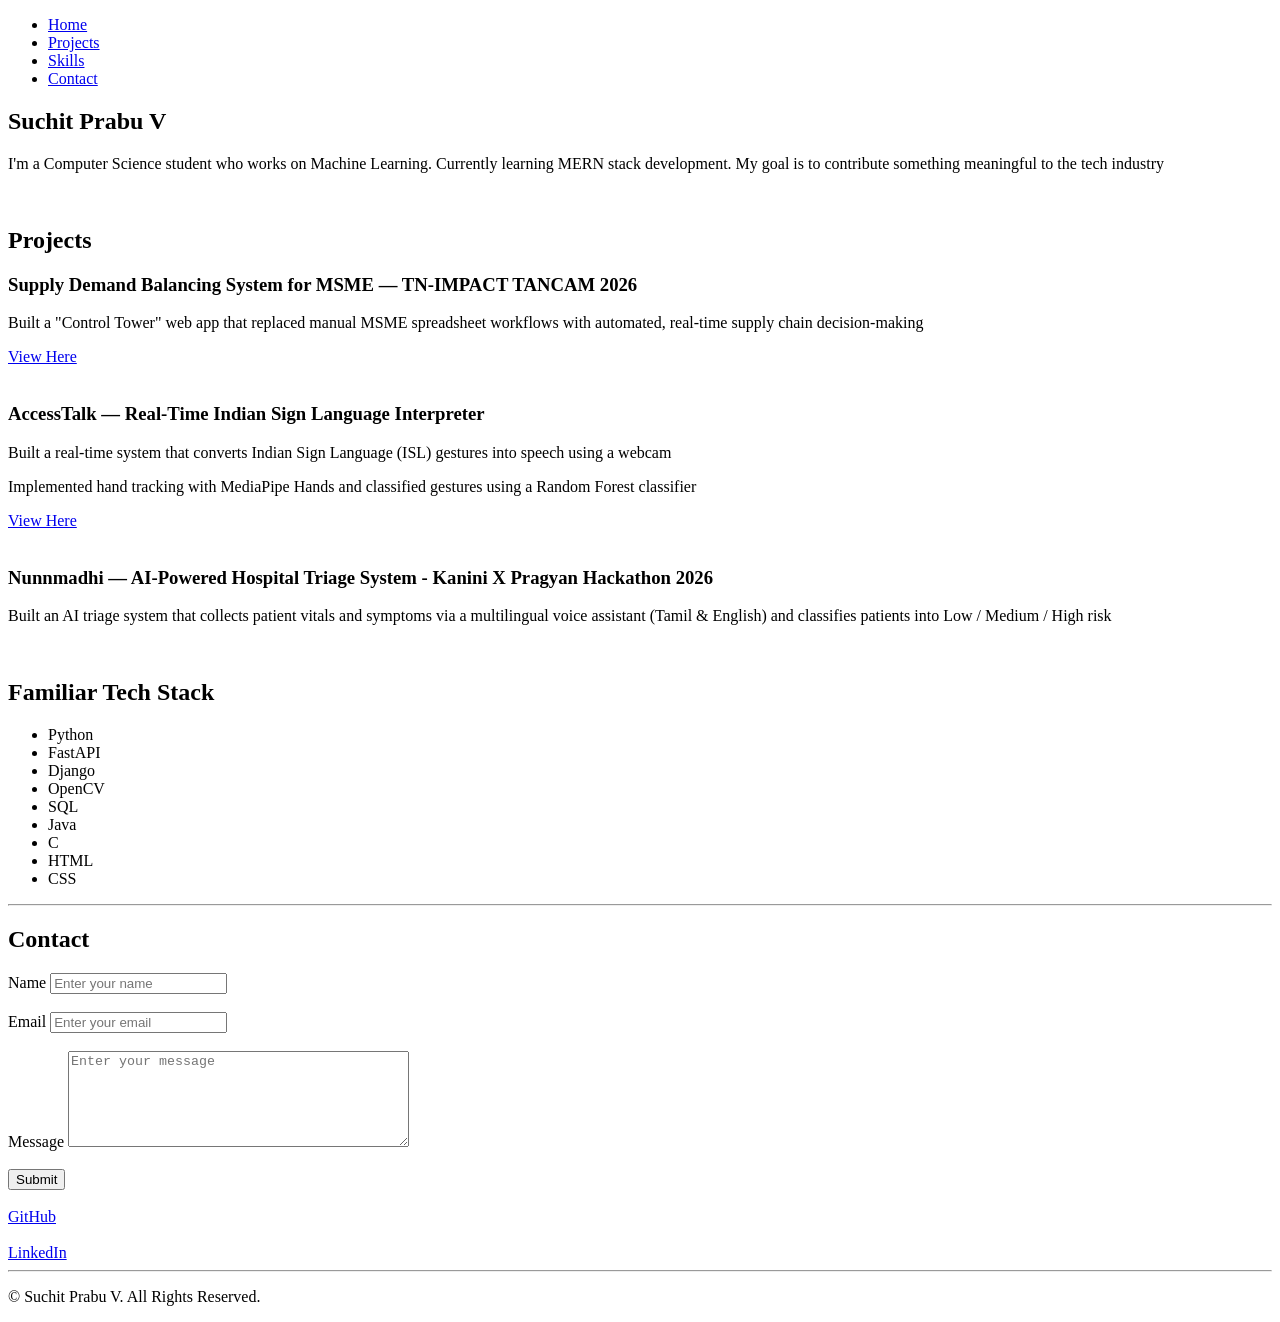
==== html - structure and semantics/index.html @ 33fa66dd "feat: create portfolio structure" ====
<!DOCTYPE html>
<html lang="en">
    <head>
        <meta charset="UTF-8">
        <meta name="viewport" content="width=device-width, initial-scale=1.0">
        <title>Suchit Prabu - Portfolio</title>
    </head>

    <body>
        <header>
            <nav>
                <ul>
                    <li><a href="#hero">Home</a></li>
                    <li><a href="#projects">Projects</a></li>
                    <li><a href="#skills">Skills</a></li>
                    <li><a href="#contact">Contact</a></li>
                </ul>
            </nav>
        </header>
        <main>
            <section id="hero">
                <h1> Suchit Prabu V</h1>
                <p>I'm a Computer Science student who works on Machine Learning. Currently learning MERN stack development. My goal is to contribute something meaningful to the tech industry</p>
            </section>
            <br>
            <section id="projects">
                <article>
                <h2>Projects</h2>
                    <h3>Supply Demand Balancing System for MSME — TN-IMPACT TANCAM 2026</h3>
                    <p>Built a "Control Tower" web app that replaced manual MSME spreadsheet workflows with automated, real-time supply chain decision-making</p>
                    <a href="https://github.com/SuchitPrabuV/msme-supply-demand">View Here</a>
                </article>
                <br>
                <article>
                    <h3>AccessTalk — Real-Time Indian Sign Language Interpreter</h3>
                    <p>Built a real-time system that converts Indian Sign Language (ISL) gestures into speech using a webcam</p>
                    <p>Implemented hand tracking with MediaPipe Hands and classified gestures using a Random Forest classifier</p>
                    <a href = "https://github.com/SuchitPrabuV/AccessTalk"> View Here</a>
                </article>
                <br>
                <article>
                    <h3>Nunnmadhi — AI-Powered Hospital Triage System - Kanini X Pragyan Hackathon 2026</h3>
                    <p>Built an AI triage system that collects patient vitals and symptoms via a multilingual voice assistant (Tamil & English) and classifies patients into Low / Medium / High risk</p>
                </article>
            </section>
            <br>
            <section id="skills">
                <h2>Familiar Tech Stack</h2>
                <ul>
                    <li>Python</li>
                    <li>FastAPI</li>
                    <li>Django</li>
                    <li>OpenCV</li>
                    <li>SQL</li>
                    <li>Java</li>
                    <li>C</li>
                    <li>HTML</li>
                    <li>CSS</li>
                </ul>
            </section>

            <hr>
            <section id="contact">
                <h2>Contact</h2>
                <form>
                    <label>Name</label>
                    <input id="name" type="text" placeholder="Enter your name">
                    <br><br>
                    <label>Email</label>
                    <input id="email" type="email" placeholder="Enter your email">
                    <br><br>
                    <label>Message</label>
                    <textarea id="message" rows="6" cols="40" placeholder="Enter your message"></textarea>
                    <br><br>
                    <button>Submit</button>
                    <br><br>
                    <a href = "https://github.com/SuchitPrabuV" target="_blank" rel="noopener noreferrer">GitHub</a><br><br>
                    <a href="https://www.linkedin.com/in/suchit-prabu-v-19613b2ba/" target="_blank" rel = "noopener noreferrer ">LinkedIn</a>
                    <hr>
                </form>
            </section>
        </main>
        <footer>
        <p> &copy; Suchit Prabu V. All Rights Reserved. </p>
        </footer>

    </body>
</html>
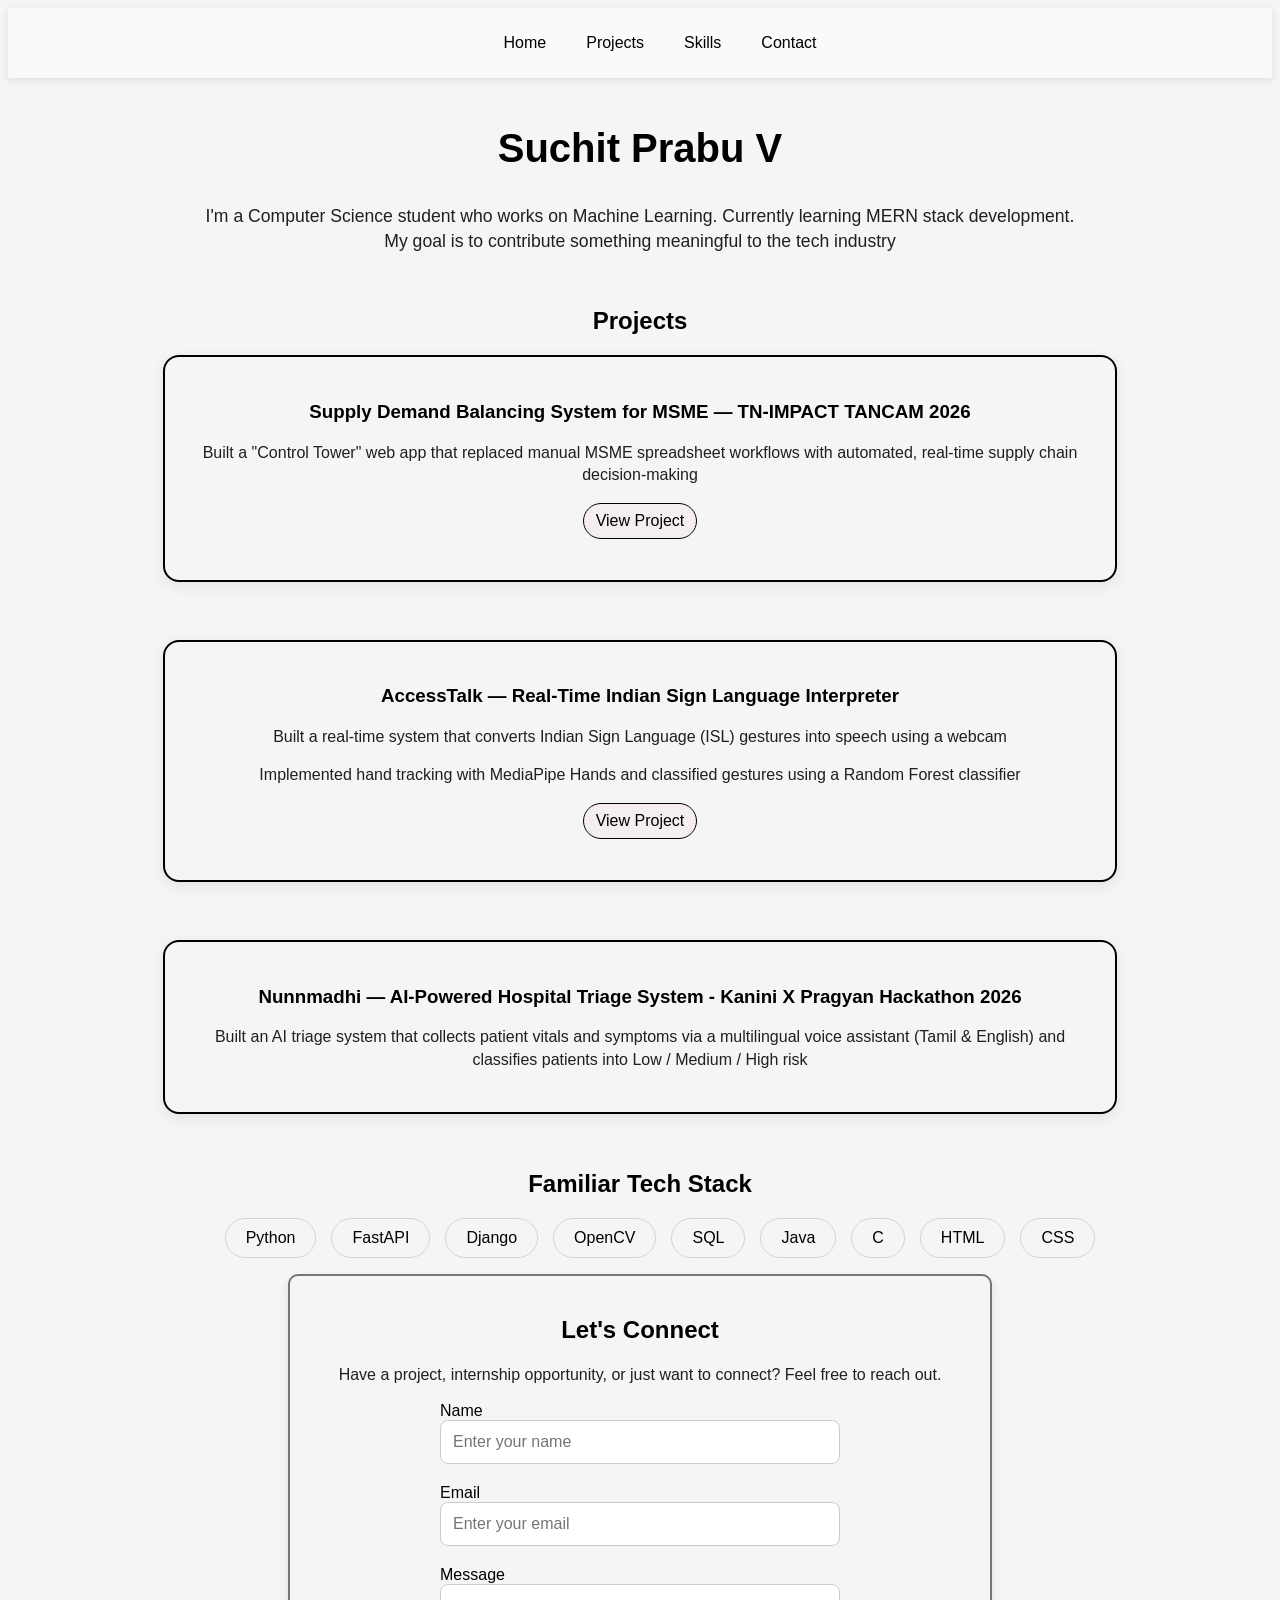
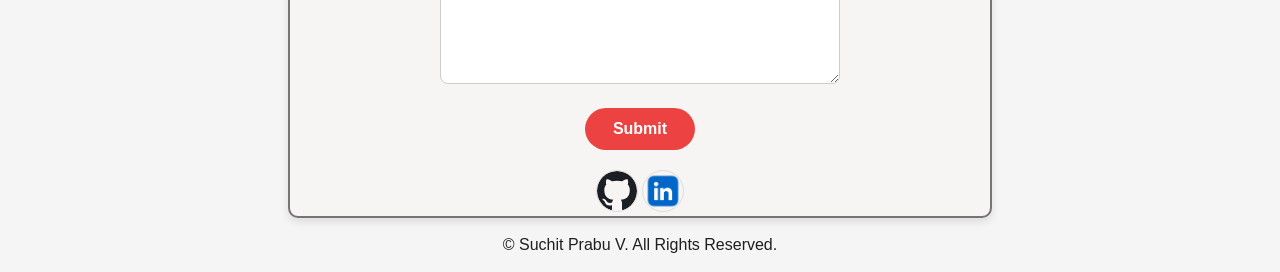
==== commit 6bace375: "feat: included css and updated html" ====
--- a/html - structure and semantics/index.html
+++ b/html - structure and semantics/index.html
@@ -4,79 +4,87 @@
         <meta charset="UTF-8">
         <meta name="viewport" content="width=device-width, initial-scale=1.0">
         <title>Suchit Prabu - Portfolio</title>
+        <link rel="stylesheet" href="../css3 - styling & box model/style.css">
     </head>
 
     <body>
-        <header>
-            <nav>
-                <ul>
-                    <li><a href="#hero">Home</a></li>
-                    <li><a href="#projects">Projects</a></li>
-                    <li><a href="#skills">Skills</a></li>
-                    <li><a href="#contact">Contact</a></li>
-                </ul>
-            </nav>
-        </header>
+        <nav class="navbar">
+            <ul class="nav-links">
+                <li><a href="#hero">Home</a></li>
+                <li><a href="#projects">Projects</a></li>
+                <li><a href="#skills">Skills</a></li>
+                <li><a href="#contact">Contact</a></li>
+            </ul>
+        </nav>
         <main>
             <section id="hero">
                 <h1> Suchit Prabu V</h1>
-                <p>I'm a Computer Science student who works on Machine Learning. Currently learning MERN stack development. My goal is to contribute something meaningful to the tech industry</p>
+                <p>I'm a Computer Science student who works on Machine Learning. Currently learning MERN stack development. <br>My goal is to contribute something meaningful to the tech industry</p>
             </section>
             <br>
             <section id="projects">
-                <article>
                 <h2>Projects</h2>
+                <article class="project-card">
                     <h3>Supply Demand Balancing System for MSME — TN-IMPACT TANCAM 2026</h3>
                     <p>Built a "Control Tower" web app that replaced manual MSME spreadsheet workflows with automated, real-time supply chain decision-making</p>
-                    <a href="https://github.com/SuchitPrabuV/msme-supply-demand">View Here</a>
+                    <a class ="view-button" href="https://github.com/SuchitPrabuV/msme-supply-demand">View Project</a>
                 </article>
                 <br>
-                <article>
+                <article class="project-card">
                     <h3>AccessTalk — Real-Time Indian Sign Language Interpreter</h3>
                     <p>Built a real-time system that converts Indian Sign Language (ISL) gestures into speech using a webcam</p>
                     <p>Implemented hand tracking with MediaPipe Hands and classified gestures using a Random Forest classifier</p>
-                    <a href = "https://github.com/SuchitPrabuV/AccessTalk"> View Here</a>
+                    <a class ="view-button" href = "https://github.com/SuchitPrabuV/AccessTalk"> View Project</a>
                 </article>
                 <br>
-                <article>
+                <article class="project-card">
                     <h3>Nunnmadhi — AI-Powered Hospital Triage System - Kanini X Pragyan Hackathon 2026</h3>
                     <p>Built an AI triage system that collects patient vitals and symptoms via a multilingual voice assistant (Tamil & English) and classifies patients into Low / Medium / High risk</p>
                 </article>
             </section>
-            <br>
+            
             <section id="skills">
                 <h2>Familiar Tech Stack</h2>
-                <ul>
-                    <li>Python</li>
-                    <li>FastAPI</li>
-                    <li>Django</li>
-                    <li>OpenCV</li>
-                    <li>SQL</li>
-                    <li>Java</li>
-                    <li>C</li>
-                    <li>HTML</li>
-                    <li>CSS</li>
-                </ul>
+                    <ul class="skill-set">
+                        <li>Python</li>
+                        <li>FastAPI</li>
+                        <li>Django</li>
+                        <li>OpenCV</li>
+                        <li>SQL</li>
+                        <li>Java</li>
+                        <li>C</li>
+                        <li>HTML</li>
+                        <li>CSS</li>
+                    </ul>
             </section>
 
-            <hr>
             <section id="contact">
-                <h2>Contact</h2>
+                <h2>Let's Connect</h2>
+                    <p>
+                        Have a project, internship opportunity, or just want to connect?
+                        Feel free to reach out.
+                    </p>
                 <form>
-                    <label>Name</label>
-                    <input id="name" type="text" placeholder="Enter your name">
-                    <br><br>
-                    <label>Email</label>
-                    <input id="email" type="email" placeholder="Enter your email">
-                    <br><br>
-                    <label>Message</label>
-                    <textarea id="message" rows="6" cols="40" placeholder="Enter your message"></textarea>
-                    <br><br>
-                    <button>Submit</button>
-                    <br><br>
-                    <a href = "https://github.com/SuchitPrabuV" target="_blank" rel="noopener noreferrer">GitHub</a><br><br>
-                    <a href="https://www.linkedin.com/in/suchit-prabu-v-19613b2ba/" target="_blank" rel = "noopener noreferrer ">LinkedIn</a>
-                    <hr>
+                    <div class="input-group">
+                        <label>Name</label>
+                        <input id="name" type="text" placeholder="Enter your name">
+                    </div>
+
+                    <div class="input-group">
+                        <label>Email</label>
+                        <input id="email" type="email" placeholder="Enter your email">
+                    </div>
+
+                    <div class="input-group">
+                        <label for="messge">Message</label>
+                        <textarea id="message" placeholder="Enter your message"> </textarea>
+                    </div>
+
+                    <button class="submit-button">Submit</button>
+                    <div class="social-links"> 
+                        <a href = "https://github.com/SuchitPrabuV" target="_blank" rel="noopener noreferrer"> <img src="../css3 - styling & box model/images/github.svg" alt="GitHub"> </a>
+                        <a href="https://www.linkedin.com/in/suchit-prabu-v-19613b2ba/" target="_blank" rel = "noopener noreferrer "> <img src="../css3 - styling & box model/images/linkedin.webp" alt="LinkedIn"> </a>
+                    </div>
                 </form>
             </section>
         </main>
--- a/css3 - styling & box model/style.css
+++ b/css3 - styling & box model/style.css
@@ -0,0 +1,244 @@
+html{
+    scroll-behavior:smooth;
+}
+
+body{
+    font-family:'Segoe UI', Tahoma, Geneva, Verdana, sans-serif;
+    background: whitesmoke;
+}
+
+ul {
+    list-style: none;
+}
+p{
+    line-height: 1.4;
+    color: rgb(31, 31, 31)
+}
+
+.navbar{
+    position: sticky;
+    top: 0;
+    display: flex;
+    justify-content: center;
+    align-items: center;
+    padding: 10px 0;
+    background-color: rgb(251, 249, 249);
+    box-shadow: 0 2px 8px rgba(0,0,0,0.1);
+    z-index:1000;
+}
+
+.nav-links {
+    display:flex;   
+    gap: 40px;
+}
+
+.nav-links a {
+    color: black;
+    transition: 0.3s;
+    position:relative;
+    text-decoration:none;
+}
+
+.nav-links a::after{
+    content:"";
+    position:absolute;
+    left:0;
+    bottom:-4px;
+    width:0;
+    height:2px;
+    background:#ec4242;
+    transition:0.3s;
+}
+
+.nav-links a:hover {
+    color: rgb(236, 66, 66);
+}
+
+.nav-links a:hover::after{
+    width:100%;
+}
+
+#hero {
+    margin-top: 3rem;
+}
+
+#hero h1 {
+    font-size:2.5rem;
+}
+
+#hero p {
+    max-width:900px;
+    margin:auto;
+    font-size:1.1rem;
+
+}
+
+#hero,
+#projects,
+#skills,
+#contact,
+footer {
+    text-align: center;
+    scroll-margin-top: 70px;
+}
+
+#projects {
+    padding-top: 1rem;
+    padding-bottom: 1rem;
+    text-align: center;
+}
+.project-card {
+    border: 2px solid black;
+    border-radius: 1rem;
+    max-width: 900px;
+    margin: 20px auto;
+    padding: 25px;
+    box-shadow: 0 4px 15px rgba(0,0,0,.08);
+}
+
+.project-card:hover{
+    background-color: rgb(230, 228, 227);
+    transition: 0.5s;
+}
+
+
+.view-button {
+    display:inline-block;
+    background-color: rgb(245, 238, 238);
+    padding-top: 0.5rem;
+    padding-left: 0.7rem;
+    padding-right: 0.7rem;
+    padding-bottom: 0.5rem;
+    border: 0.2px solid;
+    border-radius: 3rem;
+    margin-bottom: 1rem;
+    color:black;
+    text-decoration: none;
+}
+
+.view-button:hover{
+    color:white;
+    background-color: rgb(236, 66, 66);
+    transition: 0.7s;
+}
+
+.skill-set {
+    display:flex;
+    justify-content: center;
+    flex-wrap: wrap;
+    gap:15px;
+}
+
+.skill-set li {
+    border: 1px solid #d1d5db;
+    border-radius: 999px;
+    padding: 10px 20px;
+    transition: 0.3s;
+}
+
+.skill-set li:nth-child(1):hover { background:#001B2E; color:white; transition: 0.4s;  transform: translateY(-3px);}
+.skill-set li:nth-child(2):hover { background:#003554; color:white; transition: 0.4s; transform: translateY(-3px);}
+.skill-set li:nth-child(3):hover { background:#005F73; color:white; transition: 0.4s; transform: translateY(-3px);}
+.skill-set li:nth-child(4):hover { background:#0A9396; color:white; transition: 0.4s; transform: translateY(-3px);}
+.skill-set li:nth-child(5):hover { background:#38B6B8; color:white; transition: 0.4s; transform: translateY(-3px);}
+.skill-set li:nth-child(6):hover { background:#5CC8D7; color:#001B2E; transition: 0.4s; transform: translateY(-3px);}
+.skill-set li:nth-child(7):hover { background:#84DCC6; color:#001B2E; transition: 0.4s; transform: translateY(-3px);}
+.skill-set li:nth-child(8):hover { background:#B7E4C7; color:#001B2E; transition: 0.4s; transform: translateY(-3px);}
+.skill-set li:nth-child(9):hover { background:#E9F8F9; color:#001B2E; transition: 0.4s; transform: translateY(-3px);}
+
+.submit-button{
+    background:#ec4242;
+    color:white;
+    border:none;
+    padding:12px 28px;
+    border-radius:30px;
+    cursor:pointer;
+    font-size:16px;
+    font-weight:600;
+}
+
+.submit-button:hover{
+    background:#d73030;
+}
+
+
+.social-links img{
+    margin-top: 20px;
+    display: wrap;
+    justify-content: center;
+    align-items: center;
+    width: 40px;
+    height: 40px;
+    border: 1px solid #ddd;
+    border-radius: 50%;
+    transition: 0.3s;
+}
+
+.social-links a {
+    align-items: center;
+    text-decoration: none;
+}
+
+.social-links img:hover{
+    transform:translateY(-5px);
+    box-shadow:0 8px 20px rgba(0,0,0,.15);
+}
+
+#contact{
+    padding-top: 20px;
+    border: 2px solid rgb(118, 116, 116);
+    width: 700px;
+    justify-content: center;
+    margin: auto;
+    background-color: #f7f4f4;
+    border-radius: 10px;
+    box-shadow: 0 4px 8px rgba(0,0,0,0.1);
+
+}
+
+.input-group {
+    width: 400px;
+    margin: 0 auto 20px;
+    text-align: left;
+}
+
+.input-group:label {
+    display:block;
+    margin-bottom:8px;
+    font-weight:600;
+}
+
+.input-group input,
+.input-group textarea{
+    width:100%;
+    padding:12px;
+    border:1px solid #ccc;
+    border-radius:8px;
+    font-size:16px;
+    box-sizing:border-box;
+}
+
+.input-group textarea{
+    min-height:100px;
+    resize:vertical;
+}
+
+@media (max-width:768px){
+
+    .project-card{
+        margin:20px;
+    }
+
+    .nav-links{
+        gap:20px;
+    }
+
+    .input-group{
+        width:90%;
+    }
+    
+    #contact {
+        width:90%;
+    }
+
+}
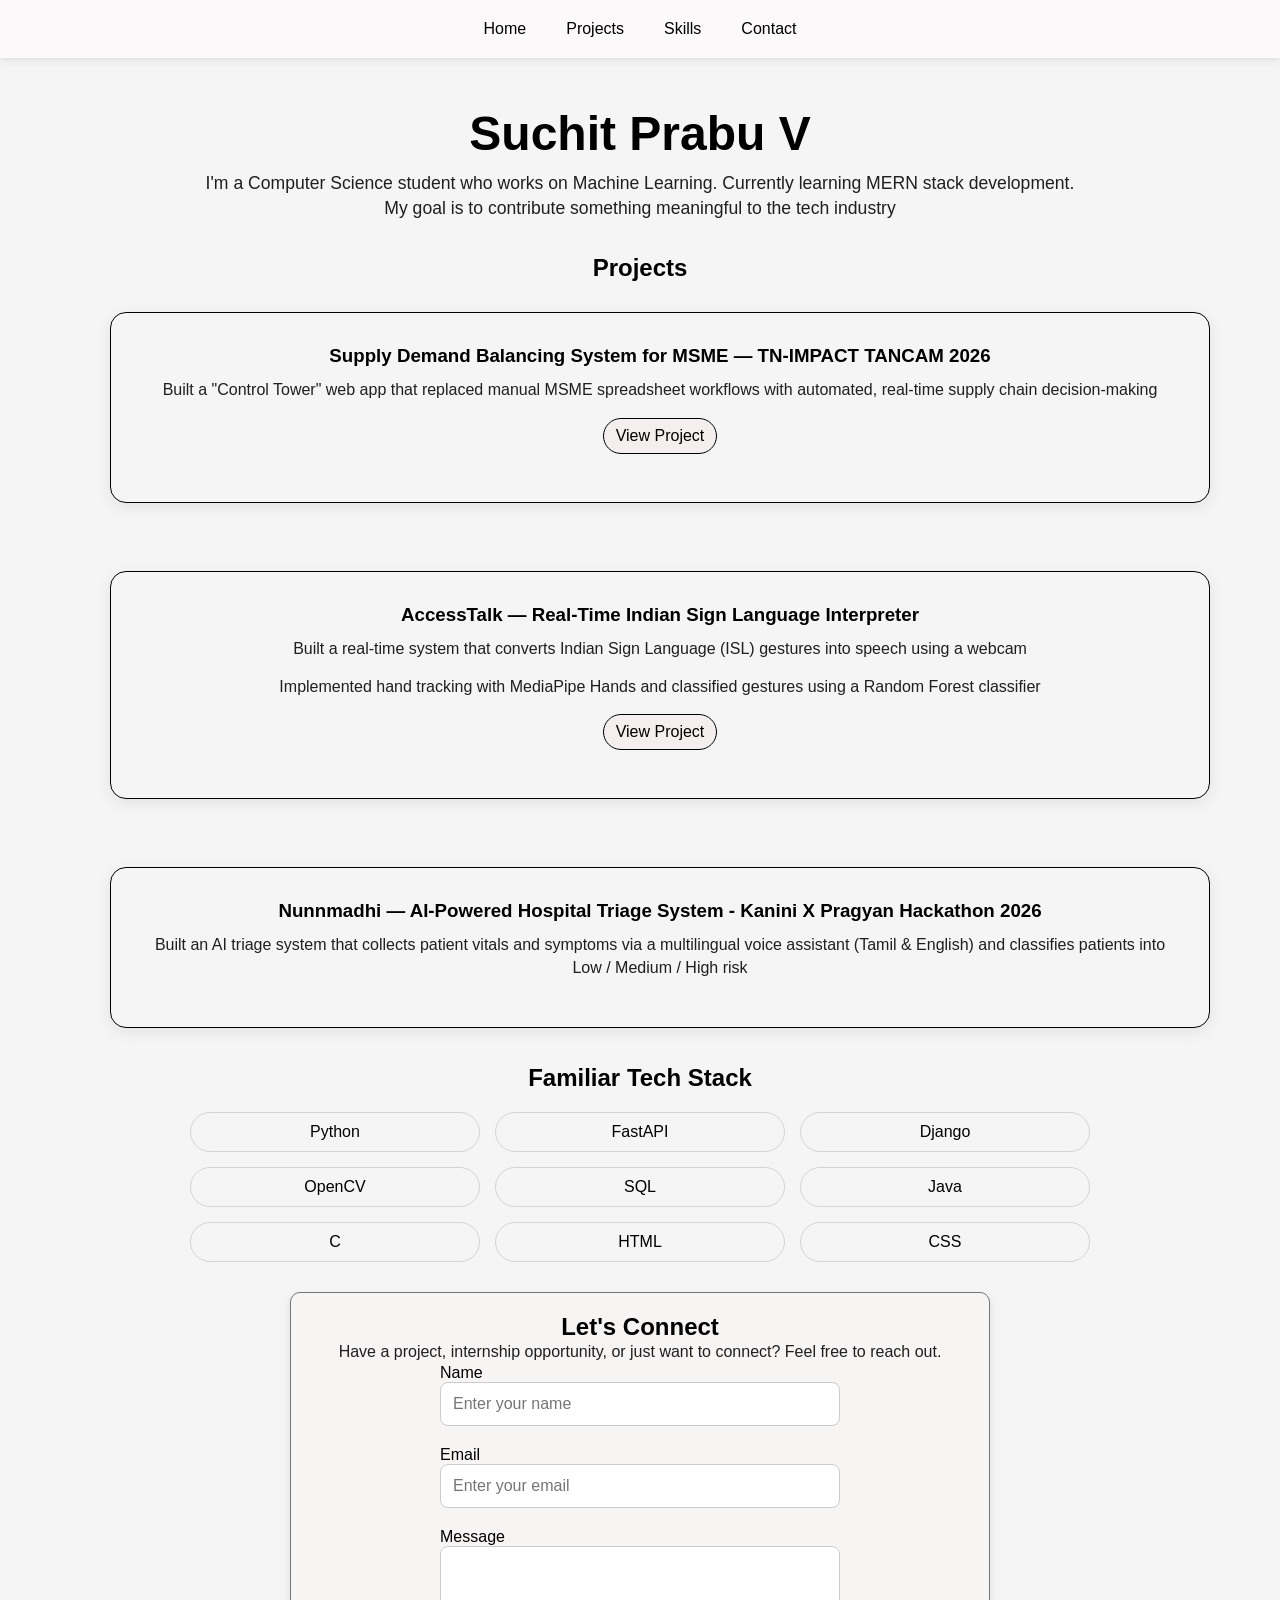
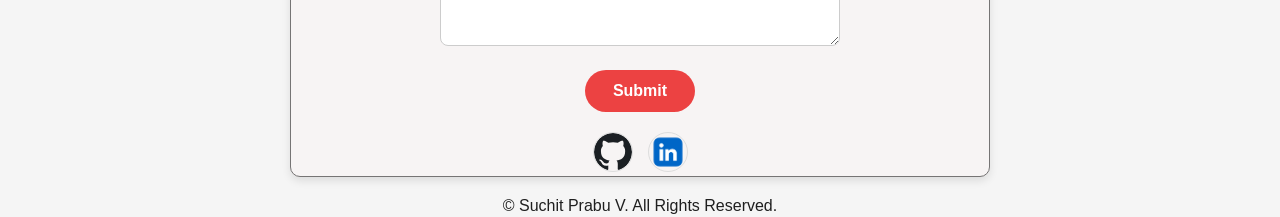
==== commit 3670e27d: "feat: make portfolio fully responsive" ====
--- a/html - structure and semantics/index.html
+++ b/html - structure and semantics/index.html
@@ -24,23 +24,25 @@
             <br>
             <section id="projects">
                 <h2>Projects</h2>
-                <article class="project-card">
-                    <h3>Supply Demand Balancing System for MSME — TN-IMPACT TANCAM 2026</h3>
-                    <p>Built a "Control Tower" web app that replaced manual MSME spreadsheet workflows with automated, real-time supply chain decision-making</p>
-                    <a class ="view-button" href="https://github.com/SuchitPrabuV/msme-supply-demand">View Project</a>
-                </article>
-                <br>
-                <article class="project-card">
-                    <h3>AccessTalk — Real-Time Indian Sign Language Interpreter</h3>
-                    <p>Built a real-time system that converts Indian Sign Language (ISL) gestures into speech using a webcam</p>
-                    <p>Implemented hand tracking with MediaPipe Hands and classified gestures using a Random Forest classifier</p>
-                    <a class ="view-button" href = "https://github.com/SuchitPrabuV/AccessTalk"> View Project</a>
-                </article>
-                <br>
-                <article class="project-card">
-                    <h3>Nunnmadhi — AI-Powered Hospital Triage System - Kanini X Pragyan Hackathon 2026</h3>
-                    <p>Built an AI triage system that collects patient vitals and symptoms via a multilingual voice assistant (Tamil & English) and classifies patients into Low / Medium / High risk</p>
-                </article>
+                    <div class="project-container">
+                        <article class="project-card">
+                            <h3>Supply Demand Balancing System for MSME — TN-IMPACT TANCAM 2026</h3>
+                            <p>Built a "Control Tower" web app that replaced manual MSME spreadsheet workflows with automated, real-time supply chain decision-making</p>
+                            <a class ="view-button" href="https://github.com/SuchitPrabuV/msme-supply-demand">View Project</a>
+                        </article>
+                        <br>
+                        <article class="project-card">
+                            <h3>AccessTalk — Real-Time Indian Sign Language Interpreter</h3>
+                            <p>Built a real-time system that converts Indian Sign Language (ISL) gestures into speech using a webcam</p>
+                            <p>Implemented hand tracking with MediaPipe Hands and classified gestures using a Random Forest classifier</p>
+                            <a class ="view-button" href = "https://github.com/SuchitPrabuV/AccessTalk"> View Project</a>
+                        </article>
+                        <br>
+                        <article class="project-card">
+                            <h3>Nunnmadhi — AI-Powered Hospital Triage System - Kanini X Pragyan Hackathon 2026</h3>
+                            <p>Built an AI triage system that collects patient vitals and symptoms via a multilingual voice assistant (Tamil & English) and classifies patients into Low / Medium / High risk</p>
+                        </article>
+                    </div>    
             </section>
             
             <section id="skills">
@@ -66,17 +68,17 @@
                     </p>
                 <form>
                     <div class="input-group">
-                        <label>Name</label>
+                        <label for="name">Name</label>
                         <input id="name" type="text" placeholder="Enter your name">
                     </div>
 
                     <div class="input-group">
-                        <label>Email</label>
+                        <label for="email">Email</label>
                         <input id="email" type="email" placeholder="Enter your email">
                     </div>
 
                     <div class="input-group">
-                        <label for="messge">Message</label>
+                        <label for="message">Message</label>
                         <textarea id="message" placeholder="Enter your message"> </textarea>
                     </div>
 
@@ -89,7 +91,8 @@
             </section>
         </main>
         <footer>
-        <p> &copy; Suchit Prabu V. All Rights Reserved. </p>
+            <br>
+            <p> &copy; Suchit Prabu V. All Rights Reserved. </p>
         </footer>
 
     </body>
--- a/css3 - styling & box model/style.css
+++ b/css3 - styling & box model/style.css
@@ -1,7 +1,12 @@
 html{
     scroll-behavior:smooth;
 }
-
+* {
+    margin:0;
+    padding:0;
+    box-sizing:border-box;
+
+}
 body{
     font-family:'Segoe UI', Tahoma, Geneva, Verdana, sans-serif;
     background: whitesmoke;
@@ -18,10 +23,7 @@
 .navbar{
     position: sticky;
     top: 0;
-    display: flex;
-    justify-content: center;
-    align-items: center;
-    padding: 10px 0;
+    padding: 20px 0;
     background-color: rgb(251, 249, 249);
     box-shadow: 0 2px 8px rgba(0,0,0,0.1);
     z-index:1000;
@@ -30,6 +32,8 @@
 .nav-links {
     display:flex;   
     gap: 40px;
+    justify-content: center;
+    flex-wrap: wrap;
 }
 
 .nav-links a {
@@ -63,7 +67,8 @@
 }
 
 #hero h1 {
-    font-size:2.5rem;
+    font-size:clamp(2rem,5vw,3rem);
+    padding-bottom: 10px;
 }
 
 #hero p {
@@ -85,15 +90,36 @@
 #projects {
     padding-top: 1rem;
     padding-bottom: 1rem;
+    padding-left: 16px;
+    padding-right: 16px;
     text-align: center;
 }
+
+.project-container {
+    display:flex;
+    flex-direction: column;
+    justify-content: center;
+    gap:5px;
+    max-width: 700px;
+    margin: 0 auto;
+    padding-top: 10px;
+}
+
 .project-card {
-    border: 2px solid black;
+    width: 100%;
+    padding: 32px 28px;
+
+    border: 1px solid black;
     border-radius: 1rem;
-    max-width: 900px;
-    margin: 20px auto;
-    padding: 25px;
     box-shadow: 0 4px 15px rgba(0,0,0,.08);
+}
+
+.project-card h3 {
+    margin-bottom: 12px;
+}
+
+.project-card p {
+    margin-bottom: 16px;
 }
 
 .project-card:hover{
@@ -123,13 +149,20 @@
 }
 
 .skill-set {
-    display:flex;
-    justify-content: center;
-    flex-wrap: wrap;
+    display:grid;
+    grid-template-columns:repeat(2,1fr);
     gap:15px;
+    max-width:700px;
+    margin:auto;
+    padding:0;
+    margin-top: 20px;
+    list-style: none;
+    padding-bottom: 30px;
+
 }
 
 .skill-set li {
+    text-align: center;
     border: 1px solid #d1d5db;
     border-radius: 999px;
     padding: 10px 20px;
@@ -161,12 +194,14 @@
     background:#d73030;
 }
 
+.social-links{
+    display: flex;
+    justify-content: center;
+    gap: 15px;
+    margin-top: 20px;
+}
 
 .social-links img{
-    margin-top: 20px;
-    display: wrap;
-    justify-content: center;
-    align-items: center;
     width: 40px;
     height: 40px;
     border: 1px solid #ddd;
@@ -175,7 +210,6 @@
 }
 
 .social-links a {
-    align-items: center;
     text-decoration: none;
 }
 
@@ -186,8 +220,9 @@
 
 #contact{
     padding-top: 20px;
-    border: 2px solid rgb(118, 116, 116);
-    width: 700px;
+    border: 1px solid rgb(118, 116, 116);
+    width: 95%;
+    max-width:700px;
     justify-content: center;
     margin: auto;
     background-color: #f7f4f4;
@@ -197,7 +232,8 @@
 }
 
 .input-group {
-    width: 400px;
+    width: 95%;
+    max-width: 400px;
     margin: 0 auto 20px;
     text-align: left;
 }
@@ -223,14 +259,18 @@
     resize:vertical;
 }
 
-@media (max-width:768px){
+@media (min-width:768px){
 
     .project-card{
         margin:20px;
     }
 
     .nav-links{
-        gap:20px;
+        gap:40px;
+    }
+
+    .skill-set{
+        grid-template-columns:repeat(3,1fr);
     }
 
     .input-group{
@@ -241,4 +281,15 @@
         width:90%;
     }
 
+}
+
+@media (min-width:1280px){
+    .project-container{
+        max-width: 1100px;
+        margin: 0 auto;
+    }
+    .skill-set{
+        grid-template-columns: repeat(3,1fr);
+        max-width: 900px;
+    }
 }
